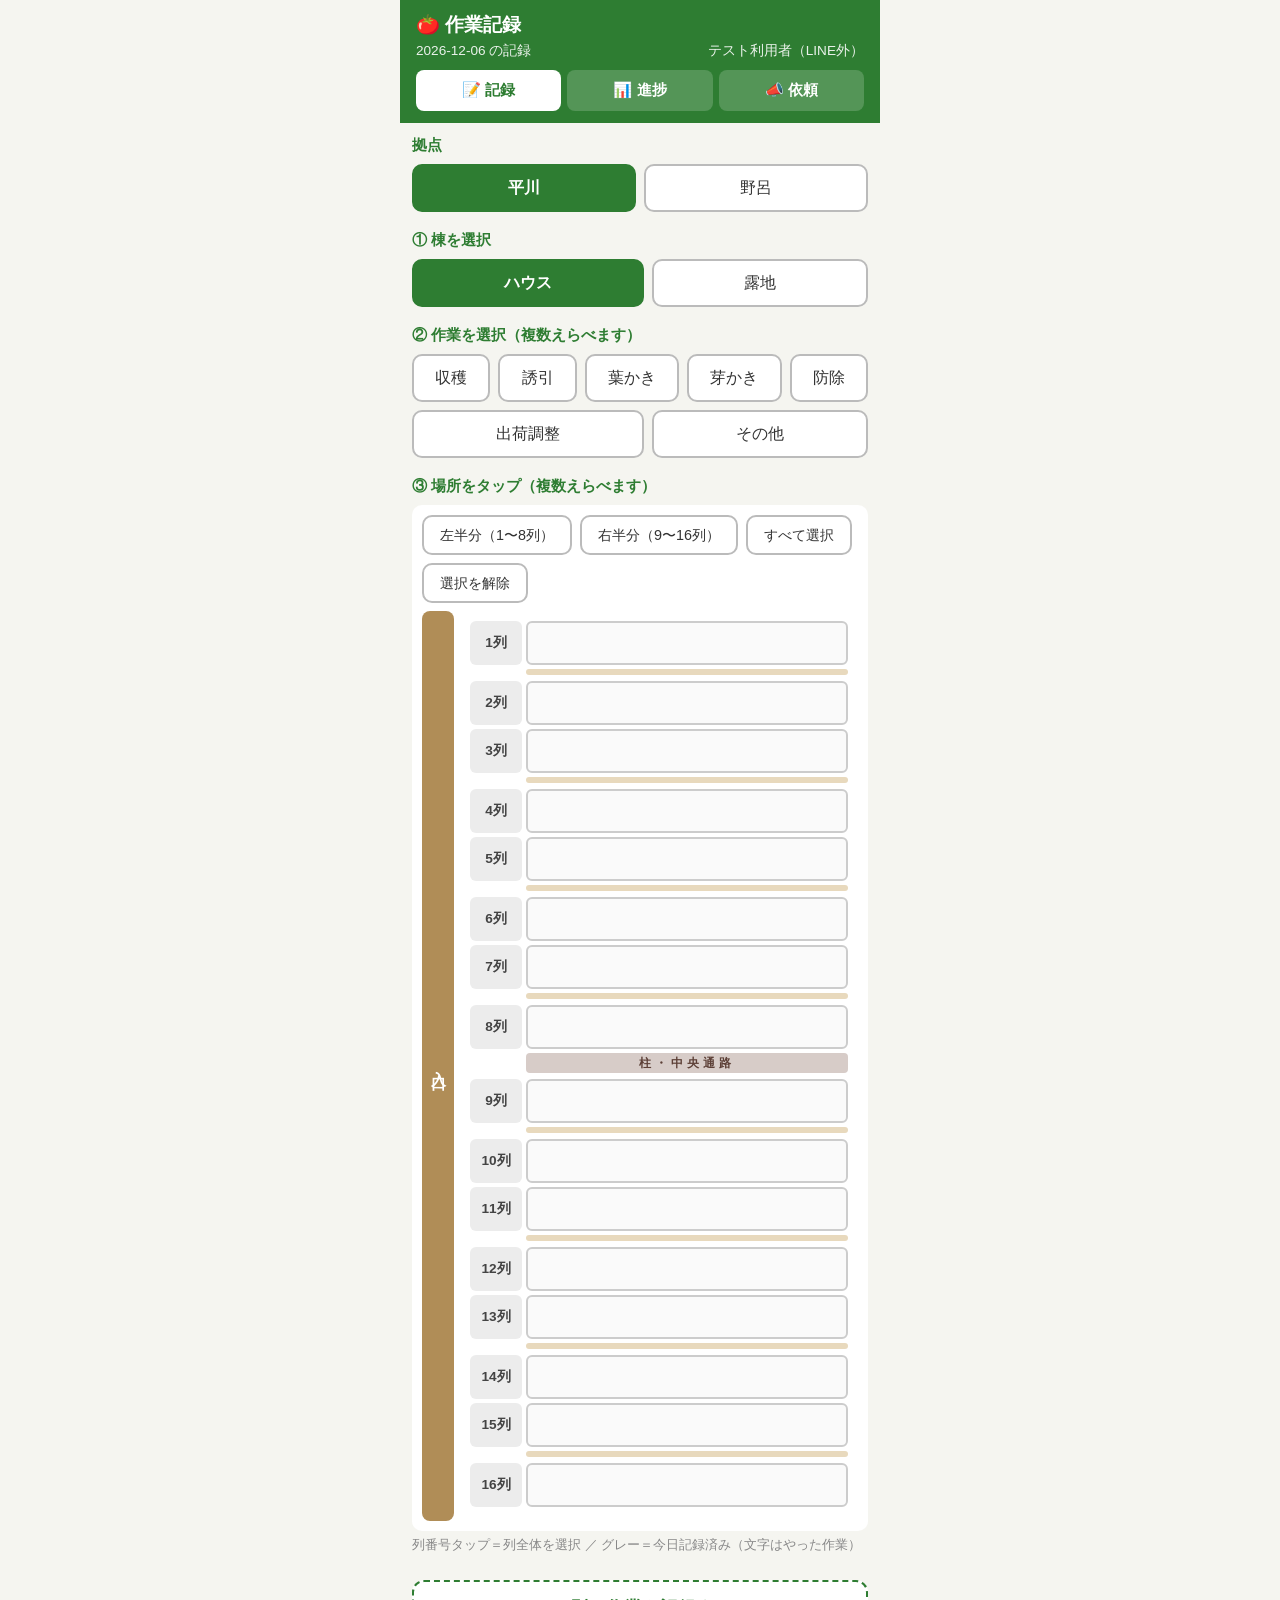
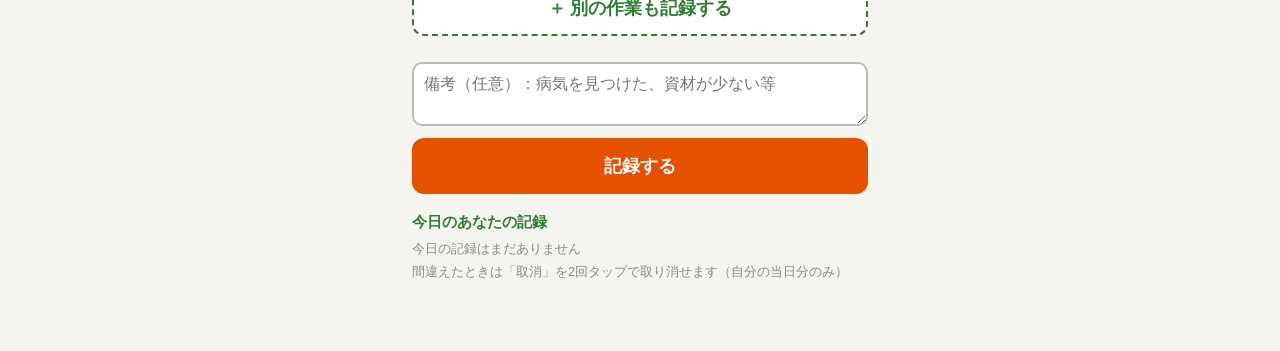
==== frontend/index.html @ dccc5ceb "依頼画面に今月のBot送信残量を表示（LINE quota API） Co-Authored-By: Claude Fable 5 <noreply@anthropic.com>" ====
<!DOCTYPE html>
<html lang="ja">
<head>
<meta charset="UTF-8">
<meta name="viewport" content="width=device-width, initial-scale=1, maximum-scale=1, user-scalable=no">
<title>作業記録</title>
<link rel="stylesheet" href="styles.css?v=20260612j">
</head>
<body>
<header>
  <h1>🍅 作業記録</h1>
  <div class="header-sub">
    <span id="date-display"></span>
    <span id="user-info"></span>
  </div>
  <nav class="mode-nav">
    <a href="index.html" class="current">📝 記録</a>
    <a href="board.html">📊 進捗</a>
    <a href="shiji.html">📣 依頼</a>
  </nav>
</header>

<main>
  <section>
    <h2>拠点</h2>
    <div id="base-buttons" class="btn-row"></div>
  </section>

  <section>
    <h2>① 棟を選択</h2>
    <div id="building-buttons" class="btn-row"></div>
  </section>

  <section>
    <h2>② 作業を選択（複数えらべます）</h2>
    <div id="work-buttons" class="btn-row"></div>
    <textarea id="work-detail" placeholder="やった作業を記入" hidden></textarea>
  </section>

  <section>
    <h2>③ 場所をタップ（複数えらべます）</h2>
    <div id="grid-area"></div>
    <p class="hint">列番号タップ＝列全体を選択 ／ グレー＝今日記録済み（文字はやった作業）</p>
  </section>

  <section>
    <button id="add-item" class="btn-secondary" type="button">＋ 別の作業も記録する</button>
    <div id="item-list"></div>
  </section>

  <section>
    <textarea id="note" placeholder="備考（任意）：病気を見つけた、資材が少ない等"></textarea>
    <button id="submit" class="btn-primary" type="button">記録する</button>
  </section>

  <section>
    <h2>今日のあなたの記録</h2>
    <div id="my-records"></div>
    <p class="hint">間違えたときは「取消」を2回タップで取り消せます（自分の当日分のみ）</p>
  </section>
</main>

<div id="toast" hidden></div>

<script src="https://static.line-scdn.net/liff/edge/2/sdk.js"></script>
<script src="config.js?v=20260612j"></script>
<script src="masters.js?v=20260612j"></script>
<script src="app.js?v=20260612j"></script>
</body>
</html>
---- frontend/styles.css ----
* { box-sizing: border-box; margin: 0; padding: 0; }

body {
  font-family: "Hiragino Sans", "Yu Gothic UI", "Meiryo", sans-serif;
  background: #f5f5f0;
  color: #333;
  max-width: 480px;
  margin: 0 auto;
  padding-bottom: 40px;
}

header {
  background: #2e7d32;
  color: #fff;
  padding: 12px 16px;
}
header h1 { font-size: 1.2rem; }
.header-sub {
  display: flex;
  justify-content: space-between;
  font-size: 0.85rem;
  margin-top: 4px;
  opacity: 0.9;
}

main { padding: 12px; }

section { margin-bottom: 18px; }

h2 {
  font-size: 0.95rem;
  margin-bottom: 8px;
  color: #2e7d32;
}

.btn-row {
  display: flex;
  flex-wrap: wrap;
  gap: 8px;
}

.btn {
  min-height: 48px;
  padding: 8px 16px;
  font-size: 1rem;
  border: 2px solid #bbb;
  border-radius: 10px;
  background: #fff;
  color: #333;
  cursor: pointer;
  flex: 1 1 auto;
}
.btn.active {
  background: #2e7d32;
  border-color: #2e7d32;
  color: #fff;
  font-weight: bold;
}

/* 配置図グリッド */
#grid-area {
  background: #fff;
  border-radius: 10px;
  padding: 10px;
  overflow-x: auto;
}
.grid-inner {
  width: max-content;
  min-width: 100%;
}
.grid-flex {
  display: flex;
  gap: 3px;
  align-items: stretch;
}
.grid-col {
  display: flex;
  flex-direction: column;
  gap: 4px;
  flex: 1 0 26px;
  min-width: 26px;
}
.label-col {
  flex: 0 0 40px;
  min-width: 40px;
  position: sticky;
  left: 0;
  background: #fff;
  z-index: 1;
}
.col-num {
  text-align: center;
  font-size: 0.7rem;
  color: #888;
  height: 16px;
  line-height: 16px;
}
.row-label {
  display: flex;
  align-items: center;
  justify-content: center;
  font-size: 0.85rem;
  font-weight: bold;
  color: #555;
  height: 60px;
}
.cell {
  height: 60px;
  border: 2px solid #ccc;
  border-radius: 6px;
  background: #fafafa;
  cursor: pointer;
  padding: 0;
  /* 記録済みマスに表示する作業の頭文字（縦並び） */
  font-size: 11px;
  font-weight: bold;
  line-height: 1.15;
  color: #1a1a1a;
  white-space: pre-line;
  overflow: hidden;
}
.cell.selected {
  color: #fff;
}
/* 通路: 列の間の細い帯 */
.aisle-v {
  flex: 0 0 7px;
  background: #e8d9bd;
  border-radius: 3px;
  margin-top: 16px;
}
/* 進捗ボード用: 配置図の上下圧縮表示（約50%） */
.compact .bar-row {
  margin-bottom: 2px;
  gap: 3px;
}
.compact .bar-cell {
  min-height: 22px;
  font-size: 10px;
}
.compact .bar-label {
  font-size: 0.72rem;
}
.compact .aisle-h {
  height: 4px;
  margin: 1px 0 3px 56px;
}
.compact .center-aisle {
  height: 14px;
  font-size: 0.7rem;
  letter-spacing: 2px;
  margin: 1px 0 3px 56px;
}

/* 依頼画面: 棟の作業状況サマリ */
.status-summary {
  display: flex;
  flex-wrap: wrap;
  gap: 6px;
  margin-top: 10px;
}
.status-chip {
  border: none;
  background: #e3efe3;
  color: #2e7d32;
  border-radius: 16px;
  padding: 8px 14px;
  font-size: 0.88rem;
  font-weight: bold;
  cursor: pointer;
}
.status-chip.warn {
  background: #fff3cd;
  color: #8a6d00;
}
.status-chip.stale {
  background: #fde0dc;
  color: #b71c1c;
}

/* 見出し横の読み込み中表示 */
.loading-inline {
  font-size: 0.8rem;
  font-weight: normal;
  color: #888;
}

/* モード切替ナビ（3画面共通・同じ並び） */
.mode-nav {
  display: flex;
  gap: 6px;
  margin-top: 10px;
}
.mode-nav a {
  flex: 1;
  text-align: center;
  padding: 10px 0;
  border-radius: 8px;
  background: rgba(255, 255, 255, 0.18);
  color: #fff;
  text-decoration: none;
  font-weight: bold;
  font-size: 0.95rem;
}
.mode-nav a.current {
  background: #fff;
  color: #2e7d32;
}

/* 進捗ボード用 */
.header-link {
  color: #fff;
  text-decoration: none;
  font-weight: bold;
}
.date-nav {
  display: flex;
  gap: 8px;
}
.date-nav .btn {
  flex: 0 0 auto;
}
.date-nav input[type="date"] {
  flex: 1;
  min-height: 48px;
  border: 2px solid #bbb;
  border-radius: 10px;
  padding: 0 8px;
  font-size: 1rem;
  font-family: inherit;
  background: #fff;
}
.cell.filled {
  background: #2e7d32;
  border-color: #1b5e20;
  color: #fff;
}
.recorder-head {
  font-weight: bold;
  color: #2e7d32;
  margin: 12px 0 4px;
}
.note-item {
  background: #fffde7;
}

/* 指示作成画面用 */
.manual-add {
  display: flex;
  gap: 8px;
  margin-top: 8px;
}
.manual-add input {
  flex: 1;
  min-height: 48px;
  border: 2px solid #bbb;
  border-radius: 10px;
  padding: 0 10px;
  font-size: 1rem;
  font-family: inherit;
}
.preview {
  background: #fff;
  border: 2px solid #ccc;
  border-radius: 10px;
  padding: 12px;
  white-space: pre-wrap;
  font-family: inherit;
  font-size: 0.95rem;
  margin-top: 10px;
}
.block-card {
  background: #fff;
  border: 1px solid #ddd;
  border-radius: 10px;
  padding: 10px 12px;
  margin-top: 10px;
}
.block-head {
  display: flex;
  justify-content: space-between;
  align-items: center;
  font-weight: bold;
  color: #2e7d32;
}
.block-card .del {
  border: none;
  background: #eee;
  border-radius: 8px;
  padding: 8px 12px;
  cursor: pointer;
  color: #c62828;
  font-weight: bold;
}
.task-line {
  display: flex;
  justify-content: space-between;
  align-items: center;
  padding: 8px 0;
  border-bottom: 1px dashed #eee;
}

/* ===== 配置図（横長バー方式・入口が左） ===== */
.bulk-row {
  margin-bottom: 8px;
}
.bulk-row .btn {
  flex: 0 1 auto;
  min-height: 40px;
  font-size: 0.9rem;
}
/* 配置図の左端、上から下まで通しの「入口」ブロック */
.bar-wrap {
  display: flex;
  gap: 6px;
  align-items: stretch;
}
.bar-wrap .bar-grid {
  flex: 1;
}
.entrance-block {
  flex: 0 0 32px;
  display: flex;
  align-items: center;
  justify-content: center;
  writing-mode: vertical-rl;
  letter-spacing: 8px;
  background: #b08d57;
  color: #fff;
  font-weight: bold;
  font-size: 0.95rem;
  border-radius: 8px;
}
.bar-grid {
  background: #fff;
  border-radius: 10px;
  padding: 10px;
}
.bar-row {
  display: flex;
  gap: 4px;
  margin-bottom: 4px;
  align-items: stretch;
}
.bar-head {
  margin-bottom: 2px;
}
.bar-htxt {
  flex: 1 1 0;
  text-align: center;
  font-size: 0.8rem;
  color: #888;
}
.bar-label-blank {
  flex: 0 0 52px;
}
.bar-label {
  flex: 0 0 52px;
  display: flex;
  align-items: center;
  justify-content: center;
  font-size: 0.85rem;
  font-weight: bold;
  color: #444;
  background: #ececec;
  border: none;
  border-radius: 6px;
  cursor: pointer;
  padding: 0;
}
.bar-cell {
  flex: 1 1 0;
  min-height: 44px;
  border: 2px solid #ccc;
  border-radius: 6px;
  background: #fafafa;
  cursor: pointer;
  padding: 0;
  font-size: 11px;
  font-weight: bold;
  color: #1a1a1a;
  /* 文字はマスの中心に表示 */
  display: flex;
  align-items: center;
  justify-content: center;
  text-align: center;
}
.bar-cell.done {
  background: #c5c5c5;
  border-color: #aaa;
}
.bar-cell.filled {
  background: #2e7d32;
  border-color: #1b5e20;
  color: #fff;
}
/* 通路（列の間の横帯） */
.aisle-h {
  height: 6px;
  background: #e8d9bd;
  border-radius: 3px;
  margin: 2px 0 6px 56px;
}
/* 中央の柱＋通路（左右一括選択の境界） */
.center-aisle {
  height: 20px;
  display: flex;
  align-items: center;
  justify-content: center;
  background: #d7ccc8;
  color: #5d4037;
  font-size: 0.75rem;
  font-weight: bold;
  letter-spacing: 4px;
  border-radius: 4px;
  margin: 2px 0 6px 56px;
}

/* 作業状況ヒートマップ（最後にやってからの日数・薄い青→赤の8段階） */
.bar-cell.age0 { background: #d6eaf8; border-color: #aed6f1; }
.bar-cell.age1 { background: #aed6f1; border-color: #85c1e9; }
.bar-cell.age2 { background: #a9dfbf; border-color: #7dcea0; }
.bar-cell.age3 { background: #f9e79f; border-color: #f7dc6f; }
.bar-cell.age4 { background: #f8c471; border-color: #f5b041; }
.bar-cell.age5 { background: #e59866; border-color: #dc7633; }
.bar-cell.age6 { background: #ec7063; border-color: #e74c3c; }
.bar-cell.age7 { background: #c0392b; border-color: #a93226; color: #fff; }
/* 選択中の見た目はヒートマップ色より優先する */
.bar-cell.selected {
  background: #2e7d32;
  border-color: #1b5e20;
  color: #fff;
  outline: 2px solid #fff;
  outline-offset: -5px;
}

.entrance {
  text-align: center;
  /* 左端のラベル列の分だけ右に寄せて、マスの並びの中央に合わせる */
  padding-left: 43px;
  color: #b08d57;
  font-size: 0.85rem;
  font-weight: bold;
  margin-top: 8px;
}
/* ラベル列なし（位置区分を使わない）場合は補正不要 */
.grid-inner.no-labels .entrance {
  padding-left: 0;
}
.cell.done {
  background: #c5c5c5;
  border-color: #aaa;
}
.cell.selected {
  background: #2e7d32;
  border-color: #1b5e20;
}
.cell.done.selected {
  background: #2e7d32;
  border-color: #1b5e20;
  outline: 2px dashed #fff;
  outline-offset: -5px;
}

.hint {
  font-size: 0.8rem;
  color: #888;
  margin-top: 6px;
}

textarea {
  width: 100%;
  min-height: 64px;
  margin-top: 8px;
  padding: 10px;
  font-size: 1rem;
  border: 2px solid #bbb;
  border-radius: 10px;
  font-family: inherit;
}

.btn-primary, .btn-secondary {
  width: 100%;
  min-height: 56px;
  font-size: 1.1rem;
  font-weight: bold;
  border-radius: 12px;
  cursor: pointer;
  margin-top: 8px;
}
.btn-primary {
  background: #e65100;
  color: #fff;
  border: none;
}
.btn-secondary {
  background: #fff;
  color: #2e7d32;
  border: 2px dashed #2e7d32;
}

/* 追加済み作業リスト */
#item-list { margin-top: 10px; }
.item {
  display: flex;
  align-items: center;
  justify-content: space-between;
  background: #fff;
  border: 1px solid #ddd;
  border-radius: 10px;
  padding: 10px 12px;
  margin-bottom: 6px;
  font-size: 0.92rem;
}
.item .del {
  flex: 0 0 auto;
  margin-left: 8px;
  border: none;
  background: #eee;
  border-radius: 8px;
  padding: 8px 12px;
  cursor: pointer;
  color: #c62828;
  font-weight: bold;
}

#toast {
  position: fixed;
  left: 50%;
  bottom: 24px;
  transform: translateX(-50%);
  background: #333;
  color: #fff;
  padding: 12px 20px;
  border-radius: 24px;
  font-size: 0.95rem;
  white-space: nowrap;
  z-index: 10;
}
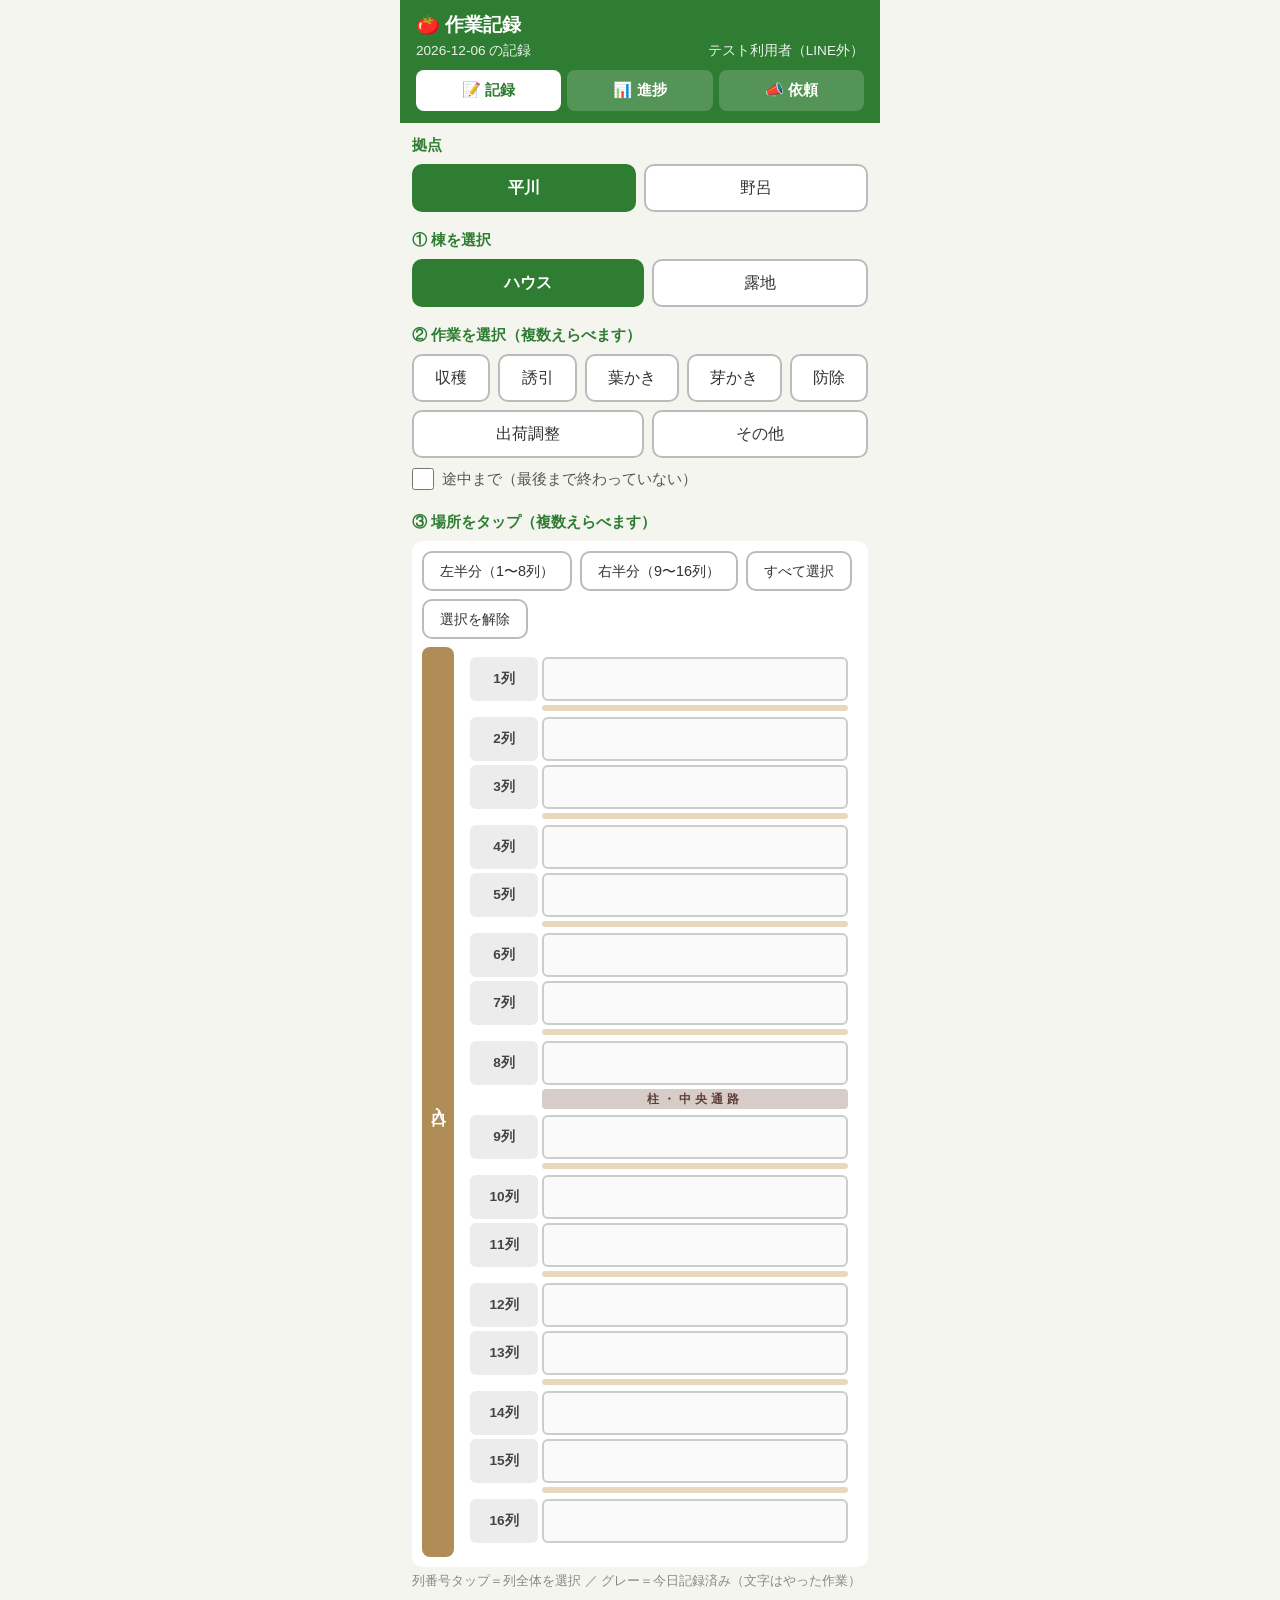
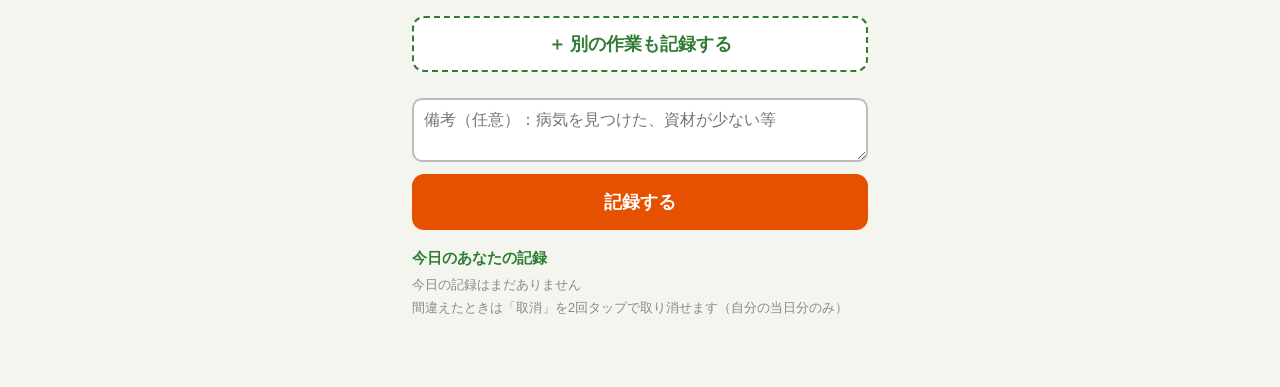
==== commit 652aef69: "エリア分け（列ごとに手前/奥の2行）と途中まで状態を全画面に実装 - 野呂1号棟=1〜8列、2号棟=9〜16列を手前/奥に分割（列ごと指定） - 配置図を列×位置の行展開方式に統一 - 記録に「途中ま" ====
--- a/frontend/index.html
+++ b/frontend/index.html
@@ -4,7 +4,7 @@
 <meta charset="UTF-8">
 <meta name="viewport" content="width=device-width, initial-scale=1, maximum-scale=1, user-scalable=no">
 <title>作業記録</title>
-<link rel="stylesheet" href="styles.css?v=20260612j">
+<link rel="stylesheet" href="styles.css?v=20260613a">
 </head>
 <body>
 <header>
@@ -35,6 +35,9 @@
     <h2>② 作業を選択（複数えらべます）</h2>
     <div id="work-buttons" class="btn-row"></div>
     <textarea id="work-detail" placeholder="やった作業を記入" hidden></textarea>
+    <label class="partial-toggle">
+      <input type="checkbox" id="partial-check"> 途中まで（最後まで終わっていない）
+    </label>
   </section>
 
   <section>
@@ -63,8 +66,8 @@
 <div id="toast" hidden></div>
 
 <script src="https://static.line-scdn.net/liff/edge/2/sdk.js"></script>
-<script src="config.js?v=20260612j"></script>
-<script src="masters.js?v=20260612j"></script>
-<script src="app.js?v=20260612j"></script>
+<script src="config.js?v=20260613a"></script>
+<script src="masters.js?v=20260613a"></script>
+<script src="app.js?v=20260613a"></script>
 </body>
 </html>
--- a/frontend/styles.css
+++ b/frontend/styles.css
@@ -143,13 +143,13 @@
 }
 .compact .aisle-h {
   height: 4px;
-  margin: 1px 0 3px 56px;
+  margin: 1px 0 3px 72px;
 }
 .compact .center-aisle {
   height: 14px;
   font-size: 0.7rem;
   letter-spacing: 2px;
-  margin: 1px 0 3px 56px;
+  margin: 1px 0 3px 72px;
 }
 
 /* 依頼画面: 棟の作業状況サマリ */
@@ -355,7 +355,7 @@
   flex: 0 0 52px;
 }
 .bar-label {
-  flex: 0 0 52px;
+  flex: 0 0 68px;
   display: flex;
   align-items: center;
   justify-content: center;
@@ -394,12 +394,30 @@
   border-color: #1b5e20;
   color: #fff;
 }
+/* 途中まで＝斜線（地色の上に重ねる） */
+.bar-cell.partial {
+  background-image: repeating-linear-gradient(45deg, rgba(0, 0, 0, 0.22) 0 5px, transparent 5px 10px);
+}
+
+/* 「途中まで」チェック */
+.partial-toggle {
+  display: inline-flex;
+  align-items: center;
+  gap: 8px;
+  margin-top: 10px;
+  font-size: 0.95rem;
+  color: #555;
+}
+.partial-toggle input {
+  width: 22px;
+  height: 22px;
+}
 /* 通路（列の間の横帯） */
 .aisle-h {
   height: 6px;
   background: #e8d9bd;
   border-radius: 3px;
-  margin: 2px 0 6px 56px;
+  margin: 2px 0 6px 72px;
 }
 /* 中央の柱＋通路（左右一括選択の境界） */
 .center-aisle {
@@ -413,7 +431,7 @@
   font-weight: bold;
   letter-spacing: 4px;
   border-radius: 4px;
-  margin: 2px 0 6px 56px;
+  margin: 2px 0 6px 72px;
 }
 
 /* 作業状況ヒートマップ（最後にやってからの日数・薄い青→赤の8段階） */
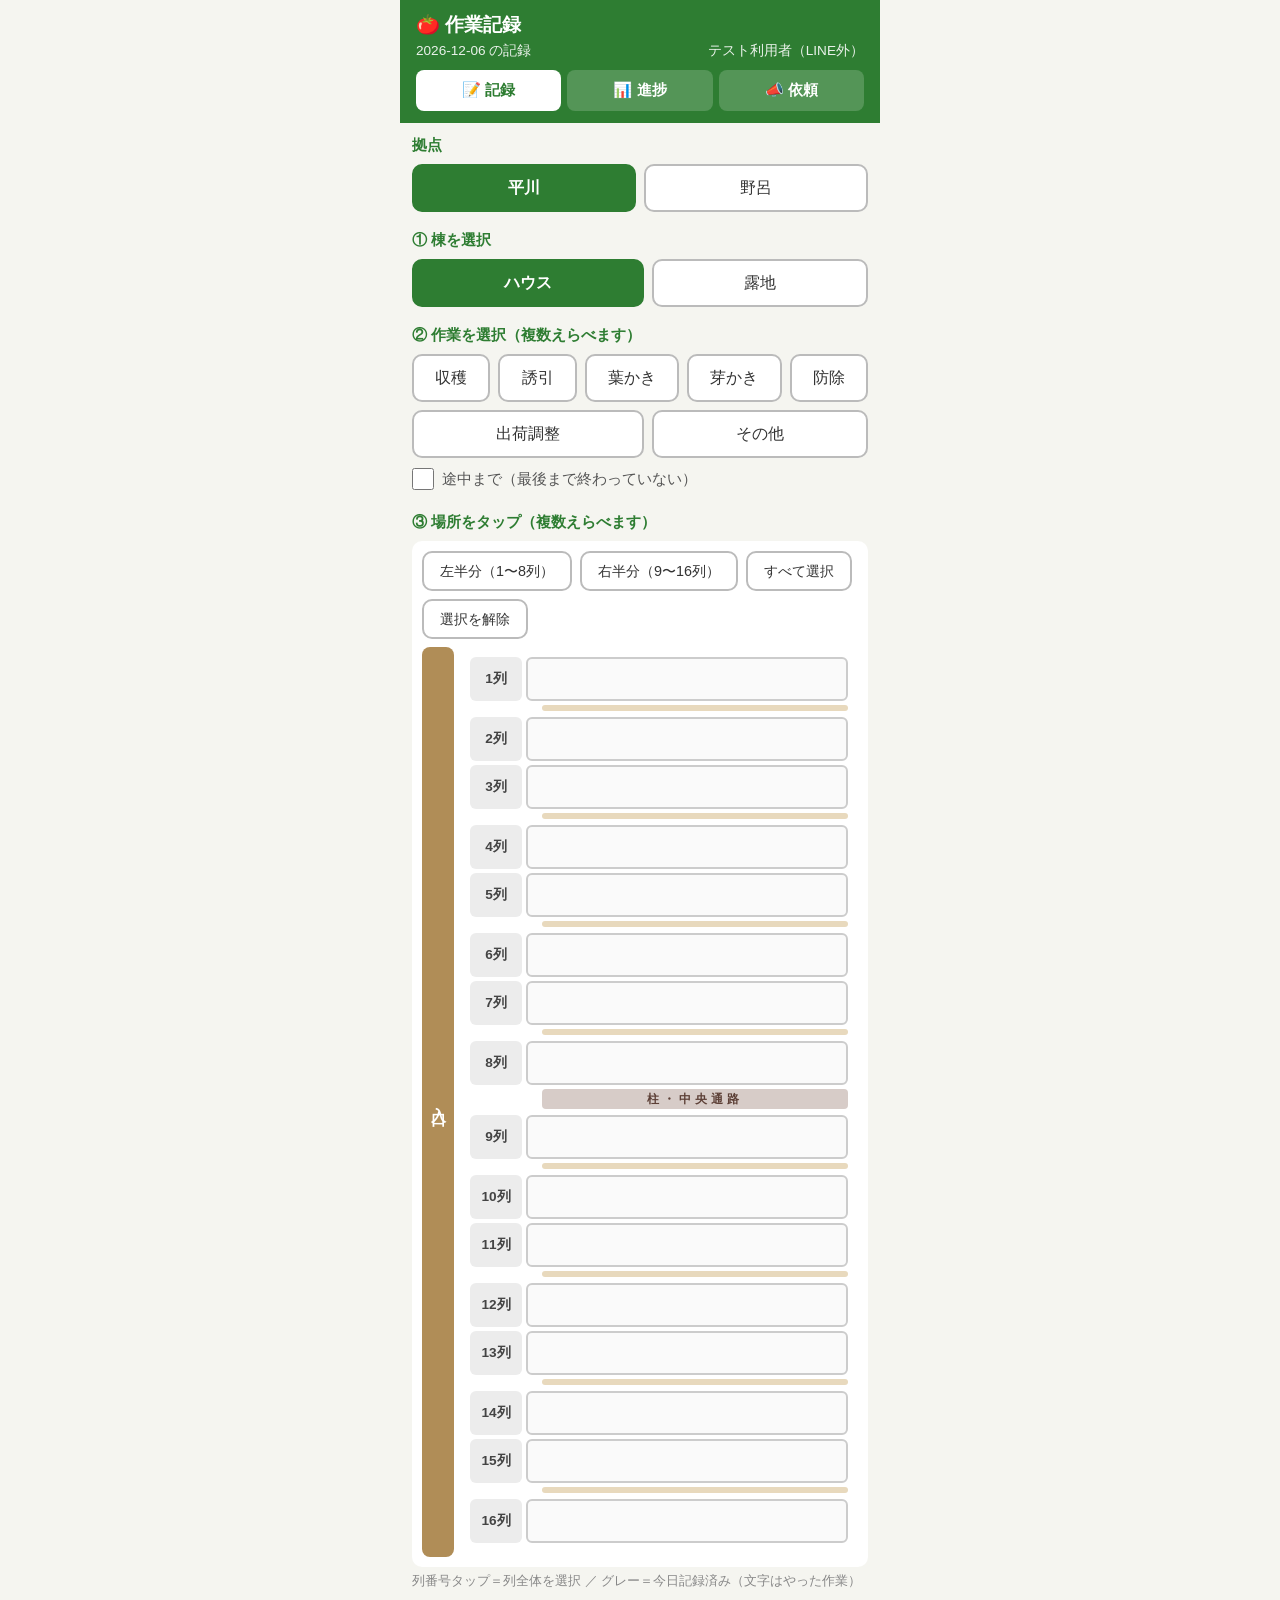
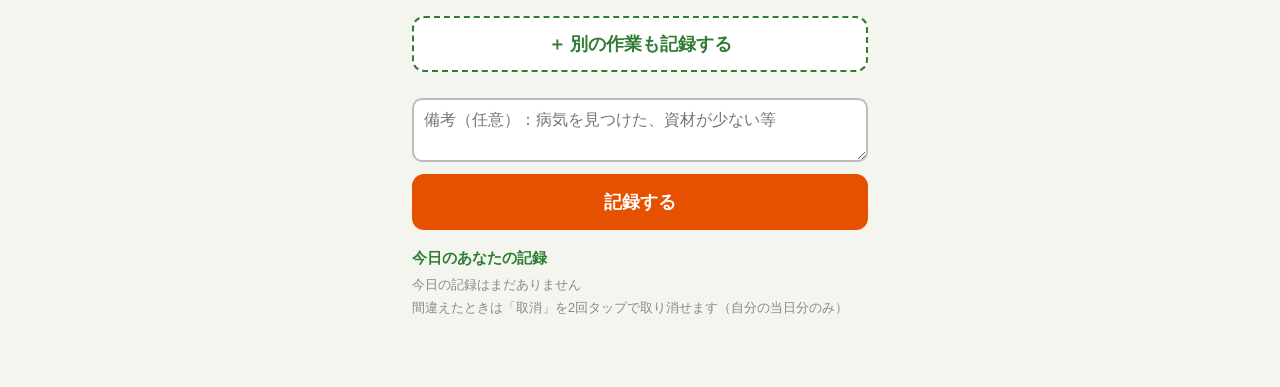
==== commit 769f56fa: "手前/奥を左右並びに変更、過去データを分割列に展開して反映、 育苗ハウス等の進捗ボードに作業一覧表示、freeでの作業記入の二重計上を修正 Co-Authored-By: Claude Fable 5" ====
--- a/frontend/index.html
+++ b/frontend/index.html
@@ -4,7 +4,7 @@
 <meta charset="UTF-8">
 <meta name="viewport" content="width=device-width, initial-scale=1, maximum-scale=1, user-scalable=no">
 <title>作業記録</title>
-<link rel="stylesheet" href="styles.css?v=20260613a">
+<link rel="stylesheet" href="styles.css?v=20260613b">
 </head>
 <body>
 <header>
@@ -66,8 +66,8 @@
 <div id="toast" hidden></div>
 
 <script src="https://static.line-scdn.net/liff/edge/2/sdk.js"></script>
-<script src="config.js?v=20260613a"></script>
-<script src="masters.js?v=20260613a"></script>
-<script src="app.js?v=20260613a"></script>
+<script src="config.js?v=20260613b"></script>
+<script src="masters.js?v=20260613b"></script>
+<script src="app.js?v=20260613b"></script>
 </body>
 </html>
--- a/frontend/styles.css
+++ b/frontend/styles.css
@@ -355,7 +355,7 @@
   flex: 0 0 52px;
 }
 .bar-label {
-  flex: 0 0 68px;
+  flex: 0 0 52px;
   display: flex;
   align-items: center;
   justify-content: center;
@@ -379,11 +379,21 @@
   font-size: 11px;
   font-weight: bold;
   color: #1a1a1a;
-  /* 文字はマスの中心に表示 */
-  display: flex;
+  /* 文字はマスの中心に表示（手前/奥ラベルは上、内容は下） */
+  display: flex;
+  flex-direction: column;
   align-items: center;
   justify-content: center;
   text-align: center;
+}
+.cell-pos {
+  font-size: 9px;
+  font-weight: normal;
+  opacity: 0.65;
+  line-height: 1.1;
+}
+.cell-body {
+  line-height: 1.1;
 }
 .bar-cell.done {
   background: #c5c5c5;
